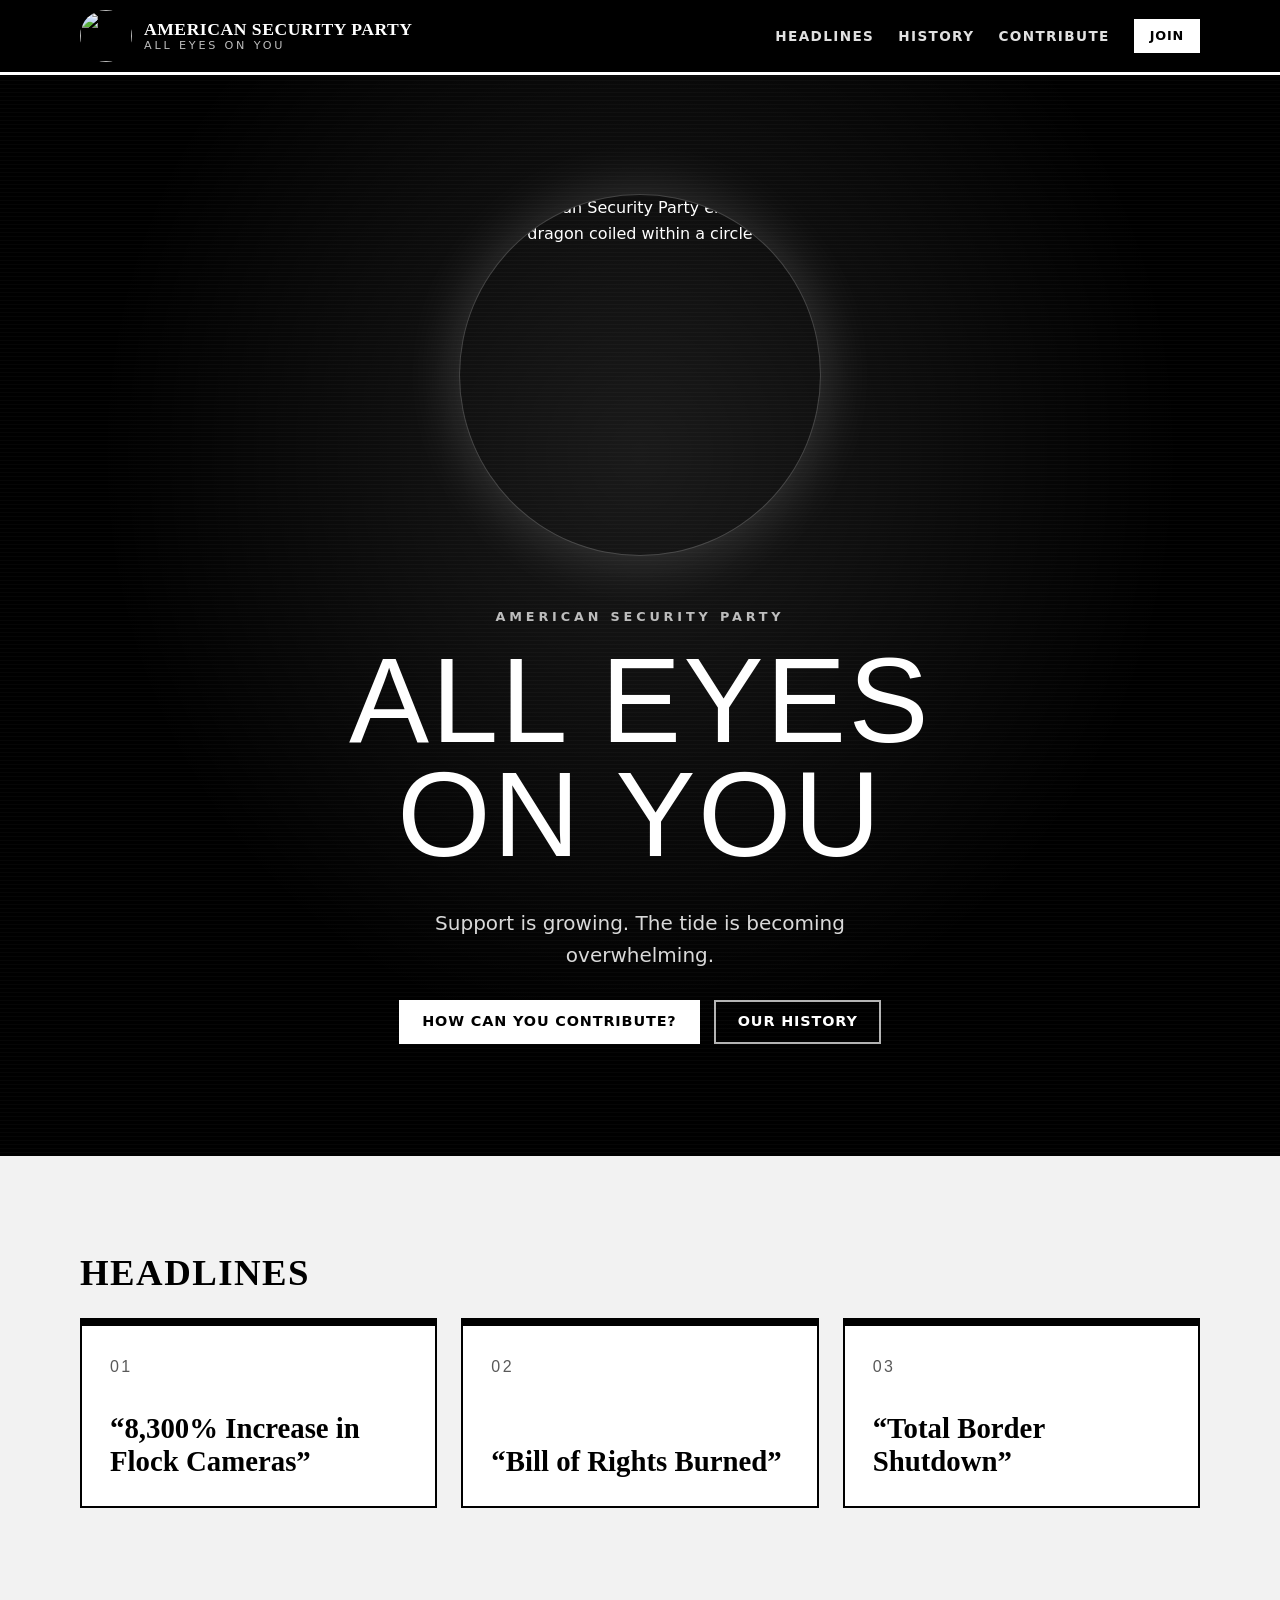
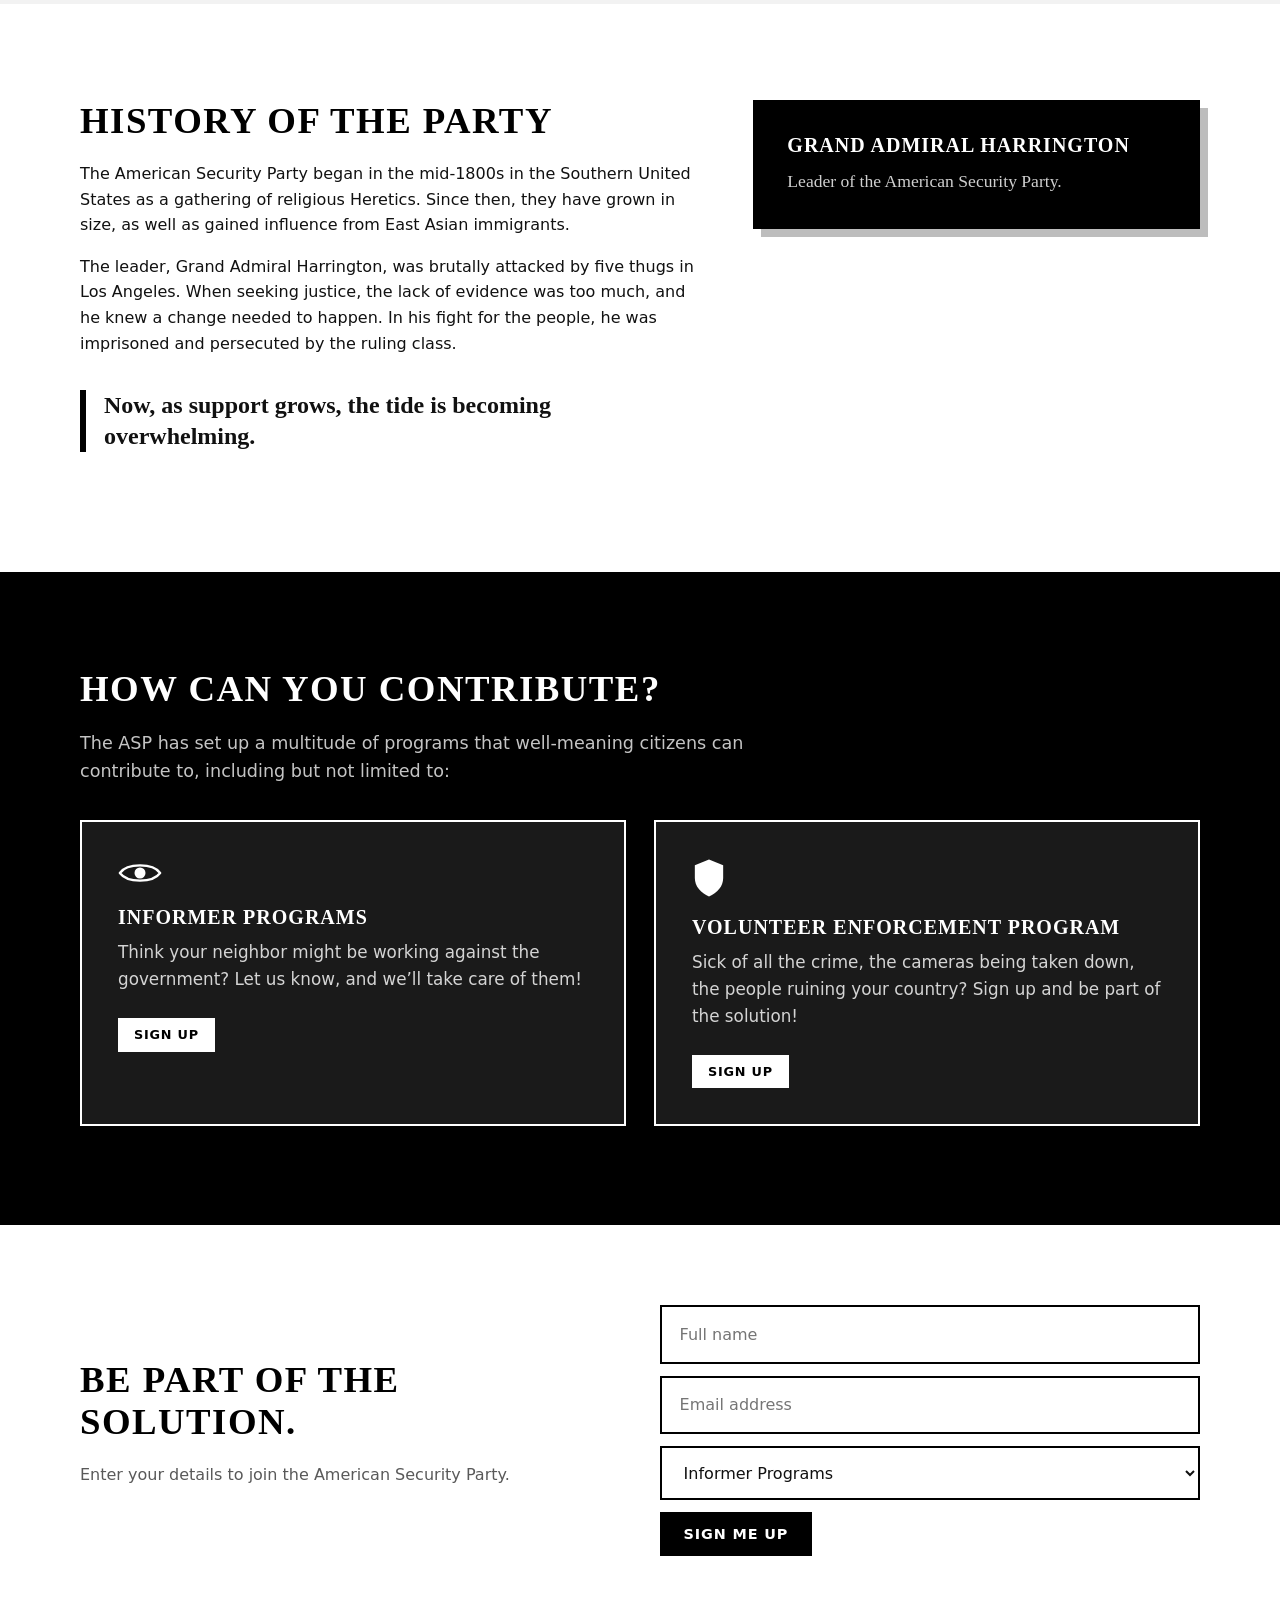
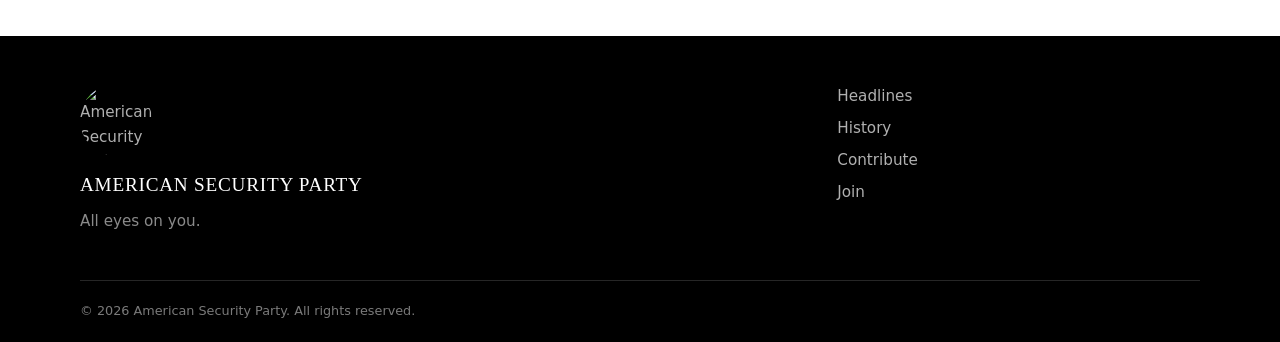
==== index.html @ 39c52f32 "generated template" ====
<!DOCTYPE html>
<html lang="en">
<head>
  <meta charset="UTF-8">
  <meta name="viewport" content="width=device-width, initial-scale=1">
  <meta name="theme-color" content="#000000">
  <meta name="color-scheme" content="light">
  <title>American Security Party | All Eyes On You</title>
  <meta name="description" content="The American Security Party. All eyes on you.">
  <link rel="icon" type="image/png" href="logo.png">
  <link rel="stylesheet" href="styles.css">
</head>
<body>

  <a class="skip-link" href="#main">Skip to content</a>

  <!-- ============ HEADER ============ -->
  <header class="site-header">
    <div class="container header-inner">
      <a class="brand" href="#top" aria-label="American Security Party home">
        <img class="brand-logo" src="logo.png" alt="" width="52" height="52">
        <span class="brand-text">
          <span class="brand-name">American Security Party</span>
          <span class="brand-tag">All eyes on you</span>
        </span>
      </a>

      <button class="nav-toggle" type="button" aria-expanded="false" aria-controls="primary-nav">
        <span class="sr-only">Menu</span>
        <span class="bars" aria-hidden="true"></span>
      </button>

      <nav id="primary-nav" class="primary-nav" aria-label="Primary">
        <ul>
          <li><a href="#headlines">Headlines</a></li>
          <li><a href="#history">History</a></li>
          <li><a href="#contribute">Contribute</a></li>
          <li><a class="btn btn-small" href="#join">Join</a></li>
        </ul>
      </nav>
    </div>
  </header>

  <main id="main">

    <!-- ============ HERO ============ -->
    <section class="hero" id="top">
      <div class="container hero-inner">
        <div class="hero-logo-wrap">
          <img class="hero-logo" src="logo.png" alt="American Security Party emblem: a dragon coiled within a circle" width="360" height="360" fetchpriority="high" decoding="async">
        </div>
        <div class="hero-copy">
          <p class="eyebrow">American Security Party</p>
          <h1>All Eyes<br>On You</h1>
          <p class="lead">Support is growing. The tide is becoming overwhelming.</p>
          <div class="hero-actions">
            <a class="btn" href="#contribute">How Can You Contribute?</a>
            <a class="btn btn-outline" href="#history">Our History</a>
          </div>
        </div>
      </div>
    </section>

    <!-- ============ HEADLINES ============ -->
    <section class="section section-alt" id="headlines">
      <div class="container">
        <h2>Headlines</h2>
        <div class="headline-grid">
          <article class="headline">
            <span class="headline-num" aria-hidden="true">01</span>
            <h3>&ldquo;8,300% Increase in Flock Cameras&rdquo;</h3>
          </article>
          <article class="headline">
            <span class="headline-num" aria-hidden="true">02</span>
            <h3>&ldquo;Bill of Rights Burned&rdquo;</h3>
          </article>
          <article class="headline">
            <span class="headline-num" aria-hidden="true">03</span>
            <h3>&ldquo;Total Border Shutdown&rdquo;</h3>
          </article>
        </div>
      </div>
    </section>

    <!-- ============ HISTORY ============ -->
    <section class="section" id="history">
      <div class="container two-col">
        <div>
          <h2>History of the Party</h2>
          <p>
            The American Security Party began in the mid-1800s in the Southern United
            States as a gathering of religious Heretics. Since then, they have grown in
            size, as well as gained influence from East Asian immigrants.
          </p>
          <p>
            The leader, Grand Admiral Harrington, was brutally attacked by five thugs in
            Los Angeles. When seeking justice, the lack of evidence was too much, and he
            knew a change needed to happen. In his fight for the people, he was imprisoned
            and persecuted by the ruling class.
          </p>
          <p class="pull">Now, as support grows, the tide is becoming overwhelming.</p>
        </div>
        <aside class="callout">
          <h3>Grand Admiral Harrington</h3>
          <p>Leader of the American Security Party.</p>
        </aside>
      </div>
    </section>

    <!-- ============ CONTRIBUTE ============ -->
    <section class="section section-dark" id="contribute">
      <div class="container">
        <h2>How can you contribute?</h2>
        <p class="section-intro">
          The ASP has set up a multitude of programs that well-meaning citizens can
          contribute to, including but not limited to:
        </p>
        <div class="program-grid">
          <article class="program">
            <div class="program-icon" aria-hidden="true">
              <svg viewBox="0 0 48 32" width="44" height="30" focusable="false">
                <path d="M2 16C10 5 38 5 46 16 38 27 10 27 2 16Z" fill="none" stroke="currentColor" stroke-width="2.5" stroke-linejoin="round"/>
                <circle cx="24" cy="16" r="6" fill="currentColor"/>
              </svg>
            </div>
            <h3>Informer Programs</h3>
            <p>Think your neighbor might be working against the government? Let us know, and we&rsquo;ll take care of them!</p>
            <a class="btn btn-small" href="#join">Sign Up</a>
          </article>

          <article class="program">
            <div class="program-icon" aria-hidden="true">
              <svg viewBox="0 0 48 56" width="34" height="40" focusable="false">
                <path d="M24 2 4 10v18c0 12 8.5 21 20 26 11.5-5 20-14 20-26V10L24 2Z" fill="currentColor"/>
              </svg>
            </div>
            <h3>Volunteer Enforcement Program</h3>
            <p>Sick of all the crime, the cameras being taken down, the people ruining your country? Sign up and be part of the solution!</p>
            <a class="btn btn-small" href="#join">Sign Up</a>
          </article>
        </div>
      </div>
    </section>

    <!-- ============ JOIN ============ -->
    <section class="cta" id="join">
      <div class="container cta-inner">
        <div>
          <h2>Be part of the solution.</h2>
          <p>Enter your details to join the American Security Party.</p>
        </div>
        <!--
          Front-end shell only. The script below blocks the real submit and shows a
          confirmation. To collect data, set `action` to your backend or email service
          and remove the submit handler.
        -->
        <form class="signup" id="signup-form" action="#" method="post">
          <label class="sr-only" for="name">Full name</label>
          <input id="name" name="name" type="text" placeholder="Full name" autocomplete="name" required>

          <label class="sr-only" for="email">Email address</label>
          <input id="email" name="email" type="email" placeholder="Email address" autocomplete="email" required>

          <label class="sr-only" for="program">Program</label>
          <select id="program" name="program">
            <option>Informer Programs</option>
            <option>Volunteer Enforcement Program</option>
            <option>General membership</option>
          </select>

          <button class="btn" type="submit">Sign Me Up</button>
          <p class="form-status" id="form-status" role="status" aria-live="polite" hidden></p>
        </form>
      </div>
    </section>

  </main>

  <!-- ============ FOOTER ============ -->
  <footer class="site-footer">
    <div class="container footer-grid">
      <div>
        <img class="footer-logo" src="logo.png" alt="American Security Party emblem" width="72" height="72" loading="lazy">
        <p class="footer-brand">American Security Party</p>
        <p class="muted">All eyes on you.</p>
      </div>
      <nav aria-label="Footer">
        <ul>
          <li><a href="#headlines">Headlines</a></li>
          <li><a href="#history">History</a></li>
          <li><a href="#contribute">Contribute</a></li>
          <li><a href="#join">Join</a></li>
        </ul>
      </nav>
    </div>
    <div class="container footer-legal">
      <p>&copy; <span id="year">2026</span> American Security Party. All rights reserved.</p>
    </div>
  </footer>

  <script>
    (function () {
      'use strict';

      // ---- Mobile nav ----
      var toggle = document.querySelector('.nav-toggle');
      var nav = document.getElementById('primary-nav');

      function setNav(open) {
        nav.classList.toggle('open', open);
        toggle.setAttribute('aria-expanded', String(open));
      }

      toggle.addEventListener('click', function () {
        setNav(!nav.classList.contains('open'));
      });
      nav.addEventListener('click', function (e) {
        if (e.target.closest('a')) setNav(false);
      });
      document.addEventListener('keydown', function (e) {
        if (e.key === 'Escape' && nav.classList.contains('open')) {
          setNav(false);
          toggle.focus();
        }
      });
      document.addEventListener('click', function (e) {
        if (!e.target.closest('.site-header')) setNav(false);
      });

      // ---- Footer year ----
      document.getElementById('year').textContent = new Date().getFullYear();

      // ---- Sign-up form (front-end shell) ----
      var form = document.getElementById('signup-form');
      var status = document.getElementById('form-status');
      form.addEventListener('submit', function (e) {
        e.preventDefault();
        status.textContent = 'Thank you. Your details have been received.';
        status.hidden = false;
        form.reset();
      });
    })();
  </script>
</body>
</html>
---- styles.css ----
/* =========================================================
   American Security Party: black & white theme
   Edit the variables below to re-theme the whole site.
   ========================================================= */

:root {
  /* Colour tokens */
  --black:    #000000;
  --white:    #ffffff;
  --ink:      #111111;
  --grey-900: #1a1a1a;
  --grey-800: #262626;
  --grey-300: #bdbdbd;
  --grey-200: #d4d4d4;
  --muted:    #595959;
  --bg-alt:   #f2f2f2;
  --focus:    #777777;

  /* Layout + type */
  --max: 1120px;
  --font-body: system-ui, -apple-system, "Segoe UI", Roboto, "Helvetica Neue", Arial, sans-serif;
  --font-head: Georgia, "Times New Roman", serif;
  --font-caps: Impact, Haettenschweiler, "Arial Narrow Bold", "Arial Black", sans-serif;
}

/* ---------- Reset / base ---------- */
*, *::before, *::after { box-sizing: border-box; }
html { scroll-behavior: smooth; scroll-padding-top: 84px; }
body {
  margin: 0;
  font-family: var(--font-body);
  color: var(--ink);
  background: var(--white);
  line-height: 1.6;
  -webkit-font-smoothing: antialiased;
}
img, svg { max-width: 100%; display: block; }
a { color: var(--black); }
ul { margin: 0; padding: 0; list-style: none; }
h1, h2, h3 { font-family: var(--font-head); line-height: 1.15; color: var(--black); margin: 0 0 .5em; }
h2 { font-size: clamp(1.7rem, 3vw, 2.3rem); text-transform: uppercase; letter-spacing: .04em; }
h3 { font-size: 1.25rem; }
p { margin: 0 0 1em; }
[hidden] { display: none !important; }

.container { width: min(100% - 32px, var(--max)); margin-inline: auto; }
.sr-only {
  position: absolute; width: 1px; height: 1px; overflow: hidden;
  clip: rect(0 0 0 0); white-space: nowrap;
}
.skip-link {
  position: absolute; left: -999px; top: 0; z-index: 100;
  background: var(--white); color: var(--black); padding: 8px 14px;
}
.skip-link:focus { left: 8px; top: 8px; }
:focus-visible { outline: 3px solid var(--focus); outline-offset: 2px; }

/* ---------- Buttons ---------- */
.btn {
  display: inline-block;
  padding: .8em 1.5em;
  background: var(--white);
  color: var(--black);
  font: 700 .9rem/1.2 var(--font-body);
  letter-spacing: .06em;
  text-transform: uppercase;
  text-decoration: none;
  border: 2px solid var(--white);
  cursor: pointer;
  transition: background .15s, color .15s, transform .1s;
}
.btn:hover { background: var(--black); color: var(--white); }
.btn:active { transform: translateY(1px); }
.btn-outline { background: transparent; color: var(--white); border-color: rgba(255,255,255,.7); }
.btn-outline:hover { background: var(--white); color: var(--black); border-color: var(--white); }
.btn-small { padding: .55em 1.1em; font-size: .8rem; }

/* ---------- Header ---------- */
.site-header {
  position: sticky; top: 0; z-index: 50;
  background: var(--black);
  color: var(--white);
  border-bottom: 3px solid var(--white);
}
.header-inner { display: flex; align-items: center; justify-content: space-between; gap: 16px; padding-block: 10px; }
.brand { display: flex; align-items: center; gap: 12px; color: var(--white); text-decoration: none; }
.brand:hover { color: var(--white); }
.brand-logo { width: 52px; height: 52px; border-radius: 50%; object-fit: cover; }
.brand-text { display: flex; flex-direction: column; line-height: 1.15; }
.brand-name { font-family: var(--font-head); font-weight: 700; font-size: 1.1rem; letter-spacing: .03em; text-transform: uppercase; }
.brand-tag { font-size: .7rem; letter-spacing: .25em; text-transform: uppercase; color: var(--grey-300); }

.primary-nav ul { display: flex; align-items: center; gap: 24px; }
.primary-nav a:not(.btn) {
  color: #e0e0e0; text-decoration: none; font-weight: 600; font-size: .85rem;
  letter-spacing: .1em; text-transform: uppercase;
}
.primary-nav a:not(.btn):hover { color: var(--white); text-decoration: underline; text-underline-offset: 6px; }

.nav-toggle { display: none; background: none; border: 0; padding: 10px; cursor: pointer; }
.nav-toggle .bars,
.nav-toggle .bars::before,
.nav-toggle .bars::after {
  display: block; width: 24px; height: 2px; background: var(--white); position: relative; content: "";
}
.nav-toggle .bars::before { position: absolute; top: -7px; }
.nav-toggle .bars::after  { position: absolute; top: 7px; }

/* ---------- Hero ---------- */
.hero {
  color: var(--white);
  background:
    radial-gradient(ellipse at 50% 35%, rgba(255,255,255,.10), transparent 60%),
    repeating-linear-gradient(0deg, transparent 0 3px, rgba(255,255,255,.025) 3px 4px),
    var(--black);
  padding: clamp(40px, 8vw, 96px) 0 clamp(56px, 10vw, 112px);
  overflow: hidden;
}
.hero-inner { display: flex; flex-direction: column; align-items: center; text-align: center; gap: 28px; }

.hero-logo-wrap {
  position: relative;
  width: min(360px, 72vw);
  aspect-ratio: 1;
  margin-block: 24px;
}
.hero-logo {
  position: relative; z-index: 1;
  width: 100%; height: 100%;
  border-radius: 50%;
  object-fit: cover;
  box-shadow: 0 0 0 1px rgba(255,255,255,.15), 0 0 60px rgba(255,255,255,.18);
}
/* Two staggered rings that slowly expand and fade, like a watching pulse */
.hero-logo-wrap::before,
.hero-logo-wrap::after {
  content: "";
  position: absolute; inset: 0;
  border: 2px solid rgba(255,255,255,.55);
  border-radius: 50%;
  opacity: 0;
  pointer-events: none;
  animation: ring-pulse 4.5s ease-out infinite;
}
.hero-logo-wrap::after { animation-delay: 2.25s; }
@keyframes ring-pulse {
  0%   { transform: scale(1);    opacity: .55; }
  70%  { opacity: 0; }
  100% { transform: scale(1.45); opacity: 0; }
}

.hero h1 {
  font-family: var(--font-caps);
  font-weight: 400;
  font-size: clamp(3.4rem, 10vw, 7.5rem);
  line-height: .95;
  letter-spacing: .02em;
  text-transform: uppercase;
  color: var(--white);
  margin-bottom: .3em;
}
.eyebrow { text-transform: uppercase; letter-spacing: .3em; font-size: .8rem; color: var(--grey-300); font-weight: 700; margin-bottom: 1.2em; }
.lead { font-size: 1.25rem; max-width: 40ch; margin-inline: auto; color: #d9d9d9; }
.hero-actions { display: flex; flex-wrap: wrap; justify-content: center; gap: 14px; margin-top: 1.8em; }

/* ---------- Sections ---------- */
.section { padding: clamp(48px, 8vw, 96px) 0; }
.section-alt { background: var(--bg-alt); }
.section-dark { background: var(--black); color: var(--white); }
.section-dark h2,
.section-dark h3 { color: var(--white); }
.section-intro { color: var(--muted); max-width: 60ch; margin-bottom: 2em; font-size: 1.1rem; }
.section-dark .section-intro { color: #c4c4c4; }

/* ---------- Headlines ---------- */
.headline-grid { display: grid; grid-template-columns: repeat(3, 1fr); gap: 24px; margin-top: 1.5em; }
.headline {
  background: var(--white);
  border: 2px solid var(--black);
  border-top-width: 8px;
  padding: 28px;
  min-height: 190px;
  display: flex; flex-direction: column; justify-content: space-between;
  transition: transform .15s, box-shadow .15s;
}
.headline:hover { transform: translate(-3px, -3px); box-shadow: 6px 6px 0 var(--black); }
.headline-num { font-family: var(--font-caps); font-size: 1rem; letter-spacing: .15em; color: var(--muted); }
.headline h3 { font-size: clamp(1.4rem, 2.4vw, 1.8rem); margin: 1em 0 0; }

/* ---------- History ---------- */
.two-col { display: grid; grid-template-columns: 1.4fr 1fr; gap: 48px; align-items: start; }
.pull {
  font-family: var(--font-head); font-size: 1.5rem; font-weight: 700; line-height: 1.3;
  border-left: 6px solid var(--black); padding-left: 18px; margin-top: 1.4em;
}
.callout {
  background: var(--black); color: var(--white);
  padding: 32px;
  border: 2px solid var(--black);
  box-shadow: 8px 8px 0 var(--grey-300);
}
.callout h3 { color: var(--white); text-transform: uppercase; letter-spacing: .05em; }
.callout p { margin: 0; color: #cfcfcf; font-family: var(--font-head); font-size: 1.1rem; }

/* ---------- Programs ---------- */
.program-grid { display: grid; grid-template-columns: repeat(2, 1fr); gap: 28px; }
.program {
  border: 2px solid var(--white);
  padding: 36px;
  background: var(--grey-900);
  transition: background .15s;
}
.program:hover { background: var(--grey-800); }
.program-icon { color: var(--white); margin-bottom: 18px; }
.program h3 { text-transform: uppercase; letter-spacing: .05em; }
.program p { color: var(--grey-200); font-size: 1.05rem; margin-bottom: 1.5em; }

/* ---------- Join / CTA ---------- */
.cta { background: var(--white); color: var(--black); padding: clamp(48px, 7vw, 80px) 0; border-top: 3px solid var(--black); }
.cta p { color: var(--muted); }
.cta-inner { display: grid; grid-template-columns: 1fr 1fr; gap: 40px; align-items: center; }
.signup { display: grid; gap: 12px; }
.signup input,
.signup select {
  width: 100%;
  padding: .9em 1.1em;
  border: 2px solid var(--black);
  border-radius: 0;
  font: inherit; background: var(--white); color: var(--ink);
}
.signup .btn { justify-self: start; background: var(--black); color: var(--white); border-color: var(--black); }
.signup .btn:hover { background: var(--white); color: var(--black); }
.form-status { margin: 0; font-weight: 700; color: var(--black); }

/* ---------- Footer ---------- */
.site-footer { background: var(--black); color: #b0b0b0; padding-top: 48px; font-size: .95rem; }
.footer-grid { display: grid; grid-template-columns: 2fr 1fr; gap: 32px; padding-bottom: 32px; }
.footer-logo { width: 72px; height: 72px; border-radius: 50%; object-fit: cover; margin-bottom: 14px; }
.footer-brand { font-family: var(--font-head); font-size: 1.2rem; color: var(--white); margin-bottom: .4em; text-transform: uppercase; letter-spacing: .04em; }
.site-footer a { color: #b0b0b0; text-decoration: none; }
.site-footer a:hover { color: var(--white); text-decoration: underline; }
.site-footer li { margin-bottom: .5em; }
.muted { color: #8a8a8a; }
.footer-legal { border-top: 1px solid rgba(255,255,255,.15); padding-block: 20px; font-size: .8rem; color: #7a7a7a; }
.footer-legal p { margin: 0; }

/* ---------- Responsive ---------- */
@media (max-width: 900px) {
  .two-col, .cta-inner, .program-grid, .headline-grid { grid-template-columns: 1fr; }
  .headline { min-height: 0; }
}

@media (max-width: 720px) {
  .nav-toggle { display: block; }
  .primary-nav {
    position: absolute; left: 0; right: 0; top: 100%;
    background: var(--black); border-bottom: 3px solid var(--white);
    display: none; padding: 12px 16px 20px;
  }
  .primary-nav.open { display: block; }
  .primary-nav ul { flex-direction: column; align-items: flex-start; gap: 14px; }
  .footer-grid { grid-template-columns: 1fr; }
}

@media (prefers-reduced-motion: reduce) {
  html { scroll-behavior: auto; }
  .headline, .btn, .program { transition: none; }
  .hero-logo-wrap::before,
  .hero-logo-wrap::after { animation: none; display: none; }
}
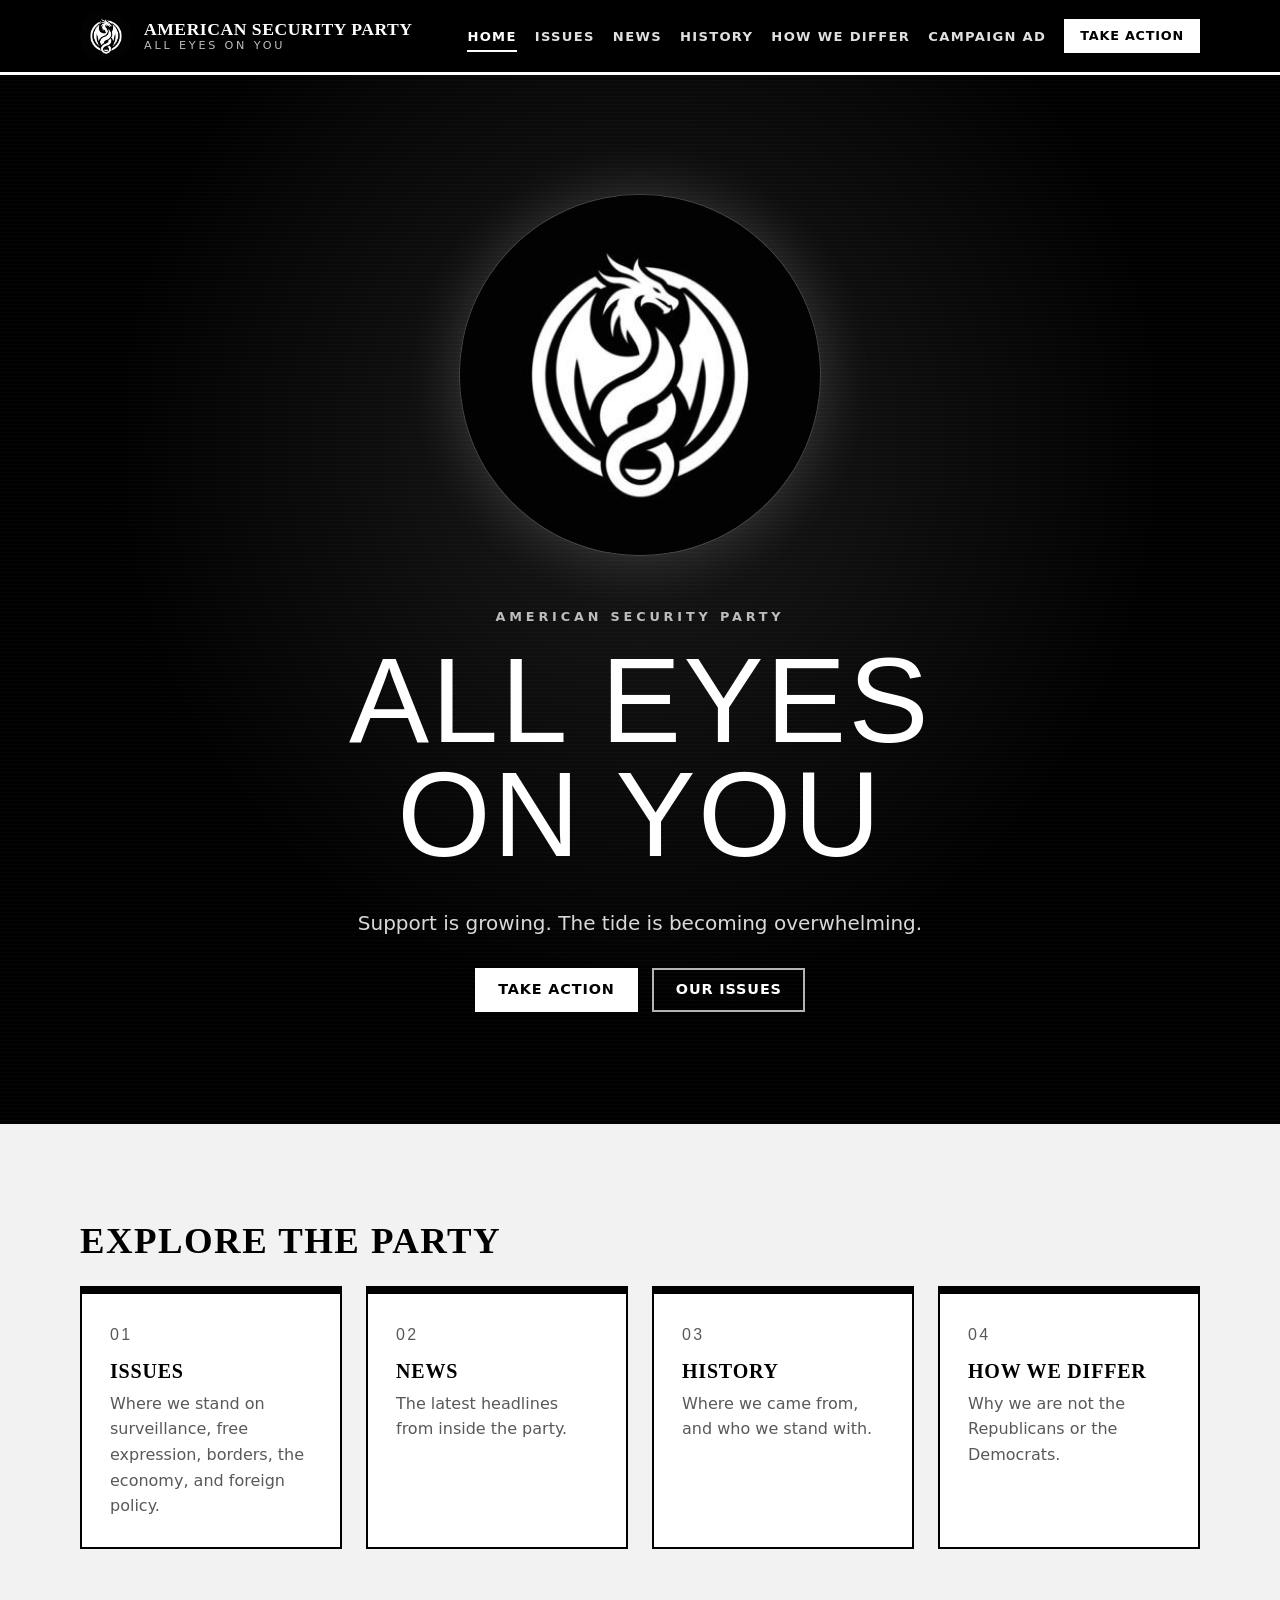
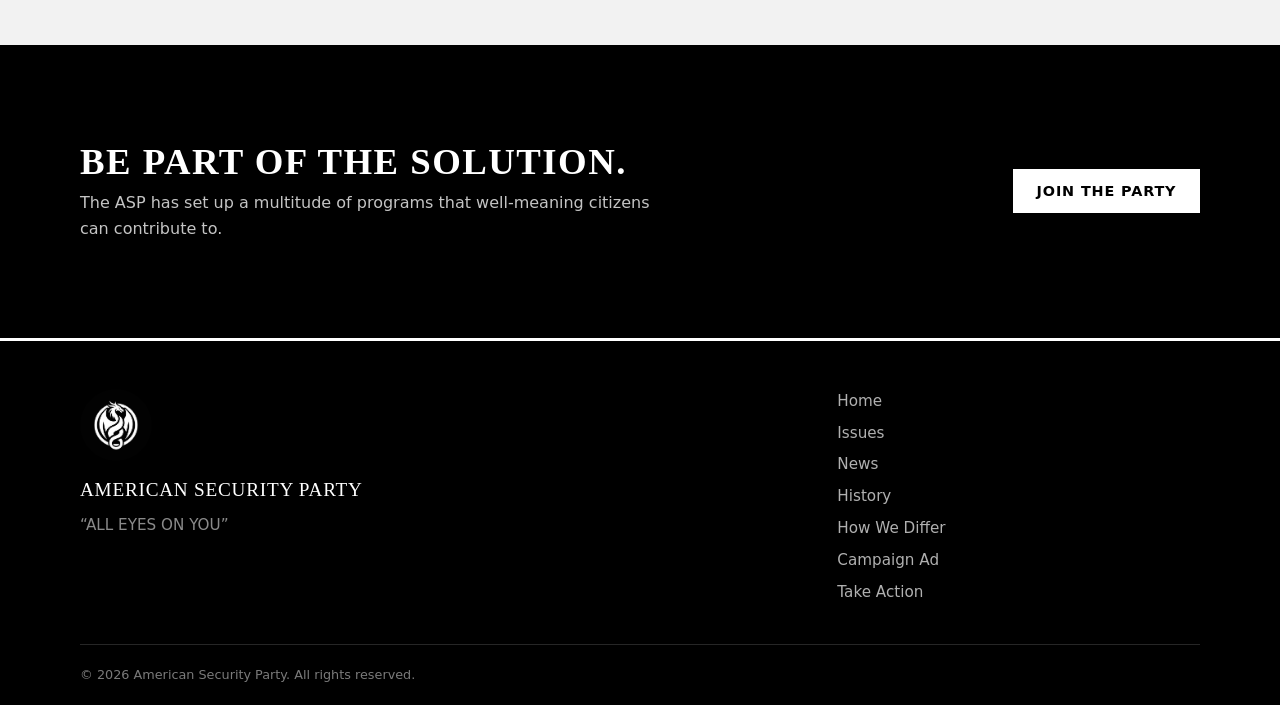
==== commit d7ed89d9: "website additions" ====
--- a/index.html
+++ b/index.html
@@ -4,8 +4,7 @@
   <meta charset="UTF-8">
   <meta name="viewport" content="width=device-width, initial-scale=1">
   <meta name="theme-color" content="#000000">
-  <meta name="color-scheme" content="light">
-  <title>American Security Party | All Eyes On You</title>
+  <title>Home | American Security Party</title>
   <meta name="description" content="The American Security Party. All eyes on you.">
   <link rel="icon" type="image/png" href="logo.png">
   <link rel="stylesheet" href="styles.css">
@@ -14,10 +13,9 @@
 
   <a class="skip-link" href="#main">Skip to content</a>
 
-  <!-- ============ HEADER ============ -->
   <header class="site-header">
     <div class="container header-inner">
-      <a class="brand" href="#top" aria-label="American Security Party home">
+      <a class="brand" href="index.html" aria-label="American Security Party home">
         <img class="brand-logo" src="logo.png" alt="" width="52" height="52">
         <span class="brand-text">
           <span class="brand-name">American Security Party</span>
@@ -32,18 +30,19 @@
 
       <nav id="primary-nav" class="primary-nav" aria-label="Primary">
         <ul>
-          <li><a href="#headlines">Headlines</a></li>
-          <li><a href="#history">History</a></li>
-          <li><a href="#contribute">Contribute</a></li>
-          <li><a class="btn btn-small" href="#join">Join</a></li>
+          <li><a href="index.html" aria-current="page">Home</a></li>
+          <li><a href="issues.html">Issues</a></li>
+          <li><a href="news.html">News</a></li>
+          <li><a href="history.html">History</a></li>
+          <li><a href="differ.html">How We Differ</a></li>
+          <li><a href="ad.html">Campaign Ad</a></li>
+          <li><a class="btn btn-small" href="action.html">Take Action</a></li>
         </ul>
       </nav>
     </div>
   </header>
 
   <main id="main">
-
-    <!-- ============ HERO ============ -->
     <section class="hero" id="top">
       <div class="container hero-inner">
         <div class="hero-logo-wrap">
@@ -54,142 +53,69 @@
           <h1>All Eyes<br>On You</h1>
           <p class="lead">Support is growing. The tide is becoming overwhelming.</p>
           <div class="hero-actions">
-            <a class="btn" href="#contribute">How Can You Contribute?</a>
-            <a class="btn btn-outline" href="#history">Our History</a>
+            <a class="btn" href="action.html">Take Action</a>
+            <a class="btn btn-outline" href="issues.html">Our Issues</a>
           </div>
         </div>
       </div>
     </section>
 
-    <!-- ============ HEADLINES ============ -->
-    <section class="section section-alt" id="headlines">
+    <section class="section section-alt">
       <div class="container">
-        <h2>Headlines</h2>
-        <div class="headline-grid">
-          <article class="headline">
-            <span class="headline-num" aria-hidden="true">01</span>
-            <h3>&ldquo;8,300% Increase in Flock Cameras&rdquo;</h3>
-          </article>
-          <article class="headline">
-            <span class="headline-num" aria-hidden="true">02</span>
-            <h3>&ldquo;Bill of Rights Burned&rdquo;</h3>
-          </article>
-          <article class="headline">
-            <span class="headline-num" aria-hidden="true">03</span>
-            <h3>&ldquo;Total Border Shutdown&rdquo;</h3>
-          </article>
+        <h2>Explore the Party</h2>
+        <div class="tile-grid">
+          <a class="tile" href="issues.html">
+            <span class="tile-num" aria-hidden="true">01</span>
+            <h3>Issues</h3>
+            <p>Where we stand on surveillance, free expression, borders, the economy, and foreign policy.</p>
+          </a>
+          <a class="tile" href="news.html">
+            <span class="tile-num" aria-hidden="true">02</span>
+            <h3>News</h3>
+            <p>The latest headlines from inside the party.</p>
+          </a>
+          <a class="tile" href="history.html">
+            <span class="tile-num" aria-hidden="true">03</span>
+            <h3>History</h3>
+            <p>Where we came from, and who we stand with.</p>
+          </a>
+          <a class="tile" href="differ.html">
+            <span class="tile-num" aria-hidden="true">04</span>
+            <h3>How We Differ</h3>
+            <p>Why we are not the Republicans or the Democrats.</p>
+          </a>
         </div>
       </div>
     </section>
 
-    <!-- ============ HISTORY ============ -->
-    <section class="section" id="history">
-      <div class="container two-col">
-        <div>
-          <h2>History of the Party</h2>
-          <p>
-            The American Security Party began in the mid-1800s in the Southern United
-            States as a gathering of religious Heretics. Since then, they have grown in
-            size, as well as gained influence from East Asian immigrants.
-          </p>
-          <p>
-            The leader, Grand Admiral Harrington, was brutally attacked by five thugs in
-            Los Angeles. When seeking justice, the lack of evidence was too much, and he
-            knew a change needed to happen. In his fight for the people, he was imprisoned
-            and persecuted by the ruling class.
-          </p>
-          <p class="pull">Now, as support grows, the tide is becoming overwhelming.</p>
-        </div>
-        <aside class="callout">
-          <h3>Grand Admiral Harrington</h3>
-          <p>Leader of the American Security Party.</p>
-        </aside>
-      </div>
-    </section>
-
-    <!-- ============ CONTRIBUTE ============ -->
-    <section class="section section-dark" id="contribute">
-      <div class="container">
-        <h2>How can you contribute?</h2>
-        <p class="section-intro">
-          The ASP has set up a multitude of programs that well-meaning citizens can
-          contribute to, including but not limited to:
-        </p>
-        <div class="program-grid">
-          <article class="program">
-            <div class="program-icon" aria-hidden="true">
-              <svg viewBox="0 0 48 32" width="44" height="30" focusable="false">
-                <path d="M2 16C10 5 38 5 46 16 38 27 10 27 2 16Z" fill="none" stroke="currentColor" stroke-width="2.5" stroke-linejoin="round"/>
-                <circle cx="24" cy="16" r="6" fill="currentColor"/>
-              </svg>
-            </div>
-            <h3>Informer Programs</h3>
-            <p>Think your neighbor might be working against the government? Let us know, and we&rsquo;ll take care of them!</p>
-            <a class="btn btn-small" href="#join">Sign Up</a>
-          </article>
-
-          <article class="program">
-            <div class="program-icon" aria-hidden="true">
-              <svg viewBox="0 0 48 56" width="34" height="40" focusable="false">
-                <path d="M24 2 4 10v18c0 12 8.5 21 20 26 11.5-5 20-14 20-26V10L24 2Z" fill="currentColor"/>
-              </svg>
-            </div>
-            <h3>Volunteer Enforcement Program</h3>
-            <p>Sick of all the crime, the cameras being taken down, the people ruining your country? Sign up and be part of the solution!</p>
-            <a class="btn btn-small" href="#join">Sign Up</a>
-          </article>
-        </div>
-      </div>
-    </section>
-
-    <!-- ============ JOIN ============ -->
-    <section class="cta" id="join">
-      <div class="container cta-inner">
+    <section class="section section-dark">
+      <div class="container band">
         <div>
           <h2>Be part of the solution.</h2>
-          <p>Enter your details to join the American Security Party.</p>
+          <p class="band-text">The ASP has set up a multitude of programs that well-meaning citizens can contribute to.</p>
         </div>
-        <!--
-          Front-end shell only. The script below blocks the real submit and shows a
-          confirmation. To collect data, set `action` to your backend or email service
-          and remove the submit handler.
-        -->
-        <form class="signup" id="signup-form" action="#" method="post">
-          <label class="sr-only" for="name">Full name</label>
-          <input id="name" name="name" type="text" placeholder="Full name" autocomplete="name" required>
-
-          <label class="sr-only" for="email">Email address</label>
-          <input id="email" name="email" type="email" placeholder="Email address" autocomplete="email" required>
-
-          <label class="sr-only" for="program">Program</label>
-          <select id="program" name="program">
-            <option>Informer Programs</option>
-            <option>Volunteer Enforcement Program</option>
-            <option>General membership</option>
-          </select>
-
-          <button class="btn" type="submit">Sign Me Up</button>
-          <p class="form-status" id="form-status" role="status" aria-live="polite" hidden></p>
-        </form>
+        <a class="btn" href="action.html">Join the Party</a>
       </div>
     </section>
 
   </main>
 
-  <!-- ============ FOOTER ============ -->
   <footer class="site-footer">
     <div class="container footer-grid">
       <div>
         <img class="footer-logo" src="logo.png" alt="American Security Party emblem" width="72" height="72" loading="lazy">
         <p class="footer-brand">American Security Party</p>
-        <p class="muted">All eyes on you.</p>
+        <p class="muted">&ldquo;ALL EYES ON YOU&rdquo;</p>
       </div>
       <nav aria-label="Footer">
         <ul>
-          <li><a href="#headlines">Headlines</a></li>
-          <li><a href="#history">History</a></li>
-          <li><a href="#contribute">Contribute</a></li>
-          <li><a href="#join">Join</a></li>
+          <li><a href="index.html">Home</a></li>
+          <li><a href="issues.html">Issues</a></li>
+          <li><a href="news.html">News</a></li>
+          <li><a href="history.html">History</a></li>
+          <li><a href="differ.html">How We Differ</a></li>
+          <li><a href="ad.html">Campaign Ad</a></li>
+          <li><a href="action.html">Take Action</a></li>
         </ul>
       </nav>
     </div>
@@ -198,48 +124,6 @@
     </div>
   </footer>
 
-  <script>
-    (function () {
-      'use strict';
-
-      // ---- Mobile nav ----
-      var toggle = document.querySelector('.nav-toggle');
-      var nav = document.getElementById('primary-nav');
-
-      function setNav(open) {
-        nav.classList.toggle('open', open);
-        toggle.setAttribute('aria-expanded', String(open));
-      }
-
-      toggle.addEventListener('click', function () {
-        setNav(!nav.classList.contains('open'));
-      });
-      nav.addEventListener('click', function (e) {
-        if (e.target.closest('a')) setNav(false);
-      });
-      document.addEventListener('keydown', function (e) {
-        if (e.key === 'Escape' && nav.classList.contains('open')) {
-          setNav(false);
-          toggle.focus();
-        }
-      });
-      document.addEventListener('click', function (e) {
-        if (!e.target.closest('.site-header')) setNav(false);
-      });
-
-      // ---- Footer year ----
-      document.getElementById('year').textContent = new Date().getFullYear();
-
-      // ---- Sign-up form (front-end shell) ----
-      var form = document.getElementById('signup-form');
-      var status = document.getElementById('form-status');
-      form.addEventListener('submit', function (e) {
-        e.preventDefault();
-        status.textContent = 'Thank you. Your details have been received.';
-        status.hidden = false;
-        form.reset();
-      });
-    })();
-  </script>
+  <script src="script.js"></script>
 </body>
 </html>
--- a/styles.css
+++ b/styles.css
@@ -1,10 +1,9 @@
 /* =========================================================
-   American Security Party: black & white theme
+   American Security Party: black & white theme (multi-page)
    Edit the variables below to re-theme the whole site.
    ========================================================= */
 
 :root {
-  /* Colour tokens */
   --black:    #000000;
   --white:    #ffffff;
   --ink:      #111111;
@@ -16,7 +15,6 @@
   --bg-alt:   #f2f2f2;
   --focus:    #777777;
 
-  /* Layout + type */
   --max: 1120px;
   --font-body: system-ui, -apple-system, "Segoe UI", Roboto, "Helvetica Neue", Arial, sans-serif;
   --font-head: Georgia, "Times New Roman", serif;
@@ -74,8 +72,10 @@
 .btn-outline { background: transparent; color: var(--white); border-color: rgba(255,255,255,.7); }
 .btn-outline:hover { background: var(--white); color: var(--black); border-color: var(--white); }
 .btn-small { padding: .55em 1.1em; font-size: .8rem; }
-
-/* ---------- Header ---------- */
+.btn-dark { background: var(--black); color: var(--white); border-color: var(--black); }
+.btn-dark:hover { background: var(--white); color: var(--black); }
+
+/* ---------- Header / tabs ---------- */
 .site-header {
   position: sticky; top: 0; z-index: 50;
   background: var(--black);
@@ -90,12 +90,16 @@
 .brand-name { font-family: var(--font-head); font-weight: 700; font-size: 1.1rem; letter-spacing: .03em; text-transform: uppercase; }
 .brand-tag { font-size: .7rem; letter-spacing: .25em; text-transform: uppercase; color: var(--grey-300); }
 
-.primary-nav ul { display: flex; align-items: center; gap: 24px; }
+.primary-nav ul { display: flex; align-items: center; gap: 18px; }
 .primary-nav a:not(.btn) {
-  color: #e0e0e0; text-decoration: none; font-weight: 600; font-size: .85rem;
+  color: #e0e0e0; text-decoration: none; font-weight: 600; font-size: .82rem;
   letter-spacing: .1em; text-transform: uppercase;
-}
-.primary-nav a:not(.btn):hover { color: var(--white); text-decoration: underline; text-underline-offset: 6px; }
+  padding-block: 6px;
+  border-bottom: 2px solid transparent;
+}
+.primary-nav a:not(.btn):hover { color: var(--white); border-bottom-color: var(--grey-300); }
+.primary-nav a[aria-current="page"]:not(.btn) { color: var(--white); border-bottom-color: var(--white); }
+.primary-nav .btn[aria-current="page"] { background: var(--black); color: var(--white); border-color: var(--white); }
 
 .nav-toggle { display: none; background: none; border: 0; padding: 10px; cursor: pointer; }
 .nav-toggle .bars,
@@ -106,7 +110,7 @@
 .nav-toggle .bars::before { position: absolute; top: -7px; }
 .nav-toggle .bars::after  { position: absolute; top: 7px; }
 
-/* ---------- Hero ---------- */
+/* ---------- Home hero ---------- */
 .hero {
   color: var(--white);
   background:
@@ -131,7 +135,6 @@
   object-fit: cover;
   box-shadow: 0 0 0 1px rgba(255,255,255,.15), 0 0 60px rgba(255,255,255,.18);
 }
-/* Two staggered rings that slowly expand and fade, like a watching pulse */
 .hero-logo-wrap::before,
 .hero-logo-wrap::after {
   content: "";
@@ -160,8 +163,30 @@
   margin-bottom: .3em;
 }
 .eyebrow { text-transform: uppercase; letter-spacing: .3em; font-size: .8rem; color: var(--grey-300); font-weight: 700; margin-bottom: 1.2em; }
-.lead { font-size: 1.25rem; max-width: 40ch; margin-inline: auto; color: #d9d9d9; }
+.lead { font-size: 1.25rem; max-width: 52ch; margin-inline: auto; color: #d9d9d9; }
 .hero-actions { display: flex; flex-wrap: wrap; justify-content: center; gap: 14px; margin-top: 1.8em; }
+
+/* ---------- Inner-page header band ---------- */
+.page-hero {
+  background:
+    repeating-linear-gradient(0deg, transparent 0 3px, rgba(255,255,255,.025) 3px 4px),
+    var(--black);
+  color: var(--white);
+  padding: clamp(40px, 7vw, 80px) 0;
+  border-bottom: 3px solid var(--white);
+}
+.page-hero .eyebrow { margin-bottom: .8em; }
+.page-hero h1 {
+  font-family: var(--font-caps);
+  font-weight: 400;
+  font-size: clamp(2.6rem, 7vw, 5rem);
+  line-height: 1;
+  letter-spacing: .02em;
+  text-transform: uppercase;
+  color: var(--white);
+  margin-bottom: .3em;
+}
+.page-hero .lead { margin-inline: 0; margin-bottom: 0; }
 
 /* ---------- Sections ---------- */
 .section { padding: clamp(48px, 8vw, 96px) 0; }
@@ -169,40 +194,92 @@
 .section-dark { background: var(--black); color: var(--white); }
 .section-dark h2,
 .section-dark h3 { color: var(--white); }
-.section-intro { color: var(--muted); max-width: 60ch; margin-bottom: 2em; font-size: 1.1rem; }
-.section-dark .section-intro { color: #c4c4c4; }
-
-/* ---------- Headlines ---------- */
-.headline-grid { display: grid; grid-template-columns: repeat(3, 1fr); gap: 24px; margin-top: 1.5em; }
-.headline {
+
+/* ---------- Home tiles + band ---------- */
+.tile-grid { display: grid; grid-template-columns: repeat(auto-fit, minmax(240px, 1fr)); gap: 24px; margin-top: 1.5em; }
+.tile {
+  display: block;
   background: var(--white);
   border: 2px solid var(--black);
   border-top-width: 8px;
   padding: 28px;
-  min-height: 190px;
-  display: flex; flex-direction: column; justify-content: space-between;
+  color: var(--ink);
+  text-decoration: none;
   transition: transform .15s, box-shadow .15s;
 }
-.headline:hover { transform: translate(-3px, -3px); box-shadow: 6px 6px 0 var(--black); }
-.headline-num { font-family: var(--font-caps); font-size: 1rem; letter-spacing: .15em; color: var(--muted); }
-.headline h3 { font-size: clamp(1.4rem, 2.4vw, 1.8rem); margin: 1em 0 0; }
+.tile:hover { transform: translate(-3px, -3px); box-shadow: 6px 6px 0 var(--black); }
+.tile-num { font-family: var(--font-caps); letter-spacing: .15em; color: var(--muted); }
+.tile h3 { margin: .6em 0 .4em; text-transform: uppercase; letter-spacing: .04em; }
+.tile p { margin: 0; color: var(--muted); }
+
+.band { display: flex; align-items: center; justify-content: space-between; gap: 32px; flex-wrap: wrap; }
+.band h2 { margin-bottom: .2em; }
+.band-text { margin: 0; color: #c4c4c4; max-width: 56ch; }
+
+/* ---------- Issues ---------- */
+.issue-list { border-bottom: 2px solid var(--black); }
+.issue {
+  display: grid;
+  grid-template-columns: 150px 1fr;
+  gap: 32px;
+  padding: 40px 0;
+  border-top: 2px solid var(--black);
+}
+.issue-num { display: block; font-family: var(--font-caps); font-size: 3.6rem; line-height: 1; }
+.issue-label {
+  display: inline-block; margin-top: .6em;
+  font-size: .75rem; font-weight: 700; letter-spacing: .2em; text-transform: uppercase;
+  background: var(--black); color: var(--white); padding: .3em .7em;
+}
+.issue-body h2 { text-transform: none; letter-spacing: 0; font-size: clamp(1.5rem, 3vw, 2.1rem); }
+.issue-body p { font-size: 1.1rem; max-width: 68ch; margin-bottom: 0; }
+
+/* ---------- News ---------- */
+.news-tag { font-size: .75rem; font-weight: 700; letter-spacing: .2em; text-transform: uppercase; color: var(--muted); margin-bottom: 1em; }
+.news-feature {
+  background: var(--black); color: var(--white);
+  padding: clamp(28px, 5vw, 56px);
+  margin-bottom: 24px;
+  box-shadow: 8px 8px 0 var(--grey-300);
+}
+.news-feature .news-tag { color: var(--grey-300); }
+.news-feature h2 { color: var(--white); text-transform: none; letter-spacing: 0; font-size: clamp(1.6rem, 3.6vw, 2.6rem); margin: 0; }
+.news-grid { display: grid; grid-template-columns: repeat(2, 1fr); gap: 24px; margin-top: 32px; }
+.news-card { background: var(--white); border: 2px solid var(--black); border-top-width: 8px; padding: 28px; }
+.news-card h2 { text-transform: none; letter-spacing: 0; font-size: clamp(1.25rem, 2.2vw, 1.6rem); margin: 0; }
 
 /* ---------- History ---------- */
 .two-col { display: grid; grid-template-columns: 1.4fr 1fr; gap: 48px; align-items: start; }
+.two-col > div > p { font-size: 1.1rem; }
 .pull {
-  font-family: var(--font-head); font-size: 1.5rem; font-weight: 700; line-height: 1.3;
+  font-family: var(--font-head); font-size: 1.5rem !important; font-weight: 700; line-height: 1.3;
   border-left: 6px solid var(--black); padding-left: 18px; margin-top: 1.4em;
 }
 .callout {
   background: var(--black); color: var(--white);
-  padding: 32px;
-  border: 2px solid var(--black);
+  padding: 32px; text-align: center;
   box-shadow: 8px 8px 0 var(--grey-300);
 }
+.callout-logo { width: 120px; height: 120px; border-radius: 50%; margin: 0 auto 18px; object-fit: cover; }
 .callout h3 { color: var(--white); text-transform: uppercase; letter-spacing: .05em; }
 .callout p { margin: 0; color: #cfcfcf; font-family: var(--font-head); font-size: 1.1rem; }
 
-/* ---------- Programs ---------- */
+/* ---------- How we differ ---------- */
+.compare { display: grid; grid-template-columns: repeat(2, 1fr); gap: 24px; }
+.compare-card { background: var(--white); border: 2px solid var(--black); border-top-width: 8px; padding: 32px; }
+.compare-card h2 { font-size: 1.6rem; }
+.compare-card p:last-child { margin: 0; font-size: 1.1rem; }
+.answer {
+  margin-top: 32px;
+  background: var(--black); color: var(--white);
+  padding: clamp(28px, 5vw, 48px);
+  box-shadow: 8px 8px 0 var(--grey-300);
+}
+.answer .news-tag { color: var(--grey-300); }
+.answer h2 { color: var(--white); }
+.answer p:last-child { margin: 0; font-size: 1.15rem; max-width: 70ch; color: #e0e0e0; }
+
+/* ---------- Take action ---------- */
 .program-grid { display: grid; grid-template-columns: repeat(2, 1fr); gap: 28px; }
 .program {
   border: 2px solid var(--white);
@@ -212,14 +289,22 @@
 }
 .program:hover { background: var(--grey-800); }
 .program-icon { color: var(--white); margin-bottom: 18px; }
-.program h3 { text-transform: uppercase; letter-spacing: .05em; }
+.program h2 { font-size: 1.4rem; }
 .program p { color: var(--grey-200); font-size: 1.05rem; margin-bottom: 1.5em; }
 
-/* ---------- Join / CTA ---------- */
-.cta { background: var(--white); color: var(--black); padding: clamp(48px, 7vw, 80px) 0; border-top: 3px solid var(--black); }
-.cta p { color: var(--muted); }
-.cta-inner { display: grid; grid-template-columns: 1fr 1fr; gap: 40px; align-items: center; }
-.signup { display: grid; gap: 12px; }
+.donate, .signup { display: grid; gap: 14px; }
+.chips { border: 0; margin: 0; padding: 0; display: flex; flex-wrap: wrap; gap: 10px; }
+.chips label { position: relative; }
+.chips input { position: absolute; opacity: 0; inset: 0; cursor: pointer; }
+.chips span {
+  display: block; min-width: 76px; text-align: center;
+  padding: .7em 1.2em; border: 2px solid var(--black);
+  font-weight: 700; background: var(--white); color: var(--black);
+}
+.chips input:checked + span { background: var(--black); color: var(--white); }
+.chips input:focus-visible + span { outline: 3px solid var(--focus); outline-offset: 2px; }
+.donate .btn, .signup .btn { justify-self: start; }
+
 .signup input,
 .signup select {
   width: 100%;
@@ -228,12 +313,23 @@
   border-radius: 0;
   font: inherit; background: var(--white); color: var(--ink);
 }
-.signup .btn { justify-self: start; background: var(--black); color: var(--white); border-color: var(--black); }
-.signup .btn:hover { background: var(--white); color: var(--black); }
 .form-status { margin: 0; font-weight: 700; color: var(--black); }
 
+/* ---------- Campaign ad ---------- */
+.video-frame {
+  position: relative;
+  aspect-ratio: 16 / 9;
+  background: var(--black);
+  border: 2px solid var(--white);
+  box-shadow: 8px 8px 0 var(--grey-800);
+}
+.video-frame iframe { position: absolute; inset: 0; width: 100%; height: 100%; border: 0; }
+.video-fallback { margin: 20px 0 0; color: var(--grey-300); font-size: .95rem; }
+.video-fallback a { color: var(--white); }
+.video-actions { justify-content: flex-start; margin-top: 1.2em; }
+
 /* ---------- Footer ---------- */
-.site-footer { background: var(--black); color: #b0b0b0; padding-top: 48px; font-size: .95rem; }
+.site-footer { background: var(--black); color: #b0b0b0; padding-top: 48px; font-size: .95rem; border-top: 3px solid var(--white); }
 .footer-grid { display: grid; grid-template-columns: 2fr 1fr; gap: 32px; padding-bottom: 32px; }
 .footer-logo { width: 72px; height: 72px; border-radius: 50%; object-fit: cover; margin-bottom: 14px; }
 .footer-brand { font-family: var(--font-head); font-size: 1.2rem; color: var(--white); margin-bottom: .4em; text-transform: uppercase; letter-spacing: .04em; }
@@ -245,12 +341,7 @@
 .footer-legal p { margin: 0; }
 
 /* ---------- Responsive ---------- */
-@media (max-width: 900px) {
-  .two-col, .cta-inner, .program-grid, .headline-grid { grid-template-columns: 1fr; }
-  .headline { min-height: 0; }
-}
-
-@media (max-width: 720px) {
+@media (max-width: 960px) {
   .nav-toggle { display: block; }
   .primary-nav {
     position: absolute; left: 0; right: 0; top: 100%;
@@ -259,12 +350,18 @@
   }
   .primary-nav.open { display: block; }
   .primary-nav ul { flex-direction: column; align-items: flex-start; gap: 14px; }
+}
+
+@media (max-width: 800px) {
+  .two-col, .compare, .program-grid, .news-grid { grid-template-columns: 1fr; }
+  .issue { grid-template-columns: 1fr; gap: 12px; padding: 32px 0; }
+  .issue-num { display: inline-block; margin-right: 12px; font-size: 2.6rem; }
   .footer-grid { grid-template-columns: 1fr; }
 }
 
 @media (prefers-reduced-motion: reduce) {
   html { scroll-behavior: auto; }
-  .headline, .btn, .program { transition: none; }
+  .tile, .btn, .program { transition: none; }
   .hero-logo-wrap::before,
   .hero-logo-wrap::after { animation: none; display: none; }
 }
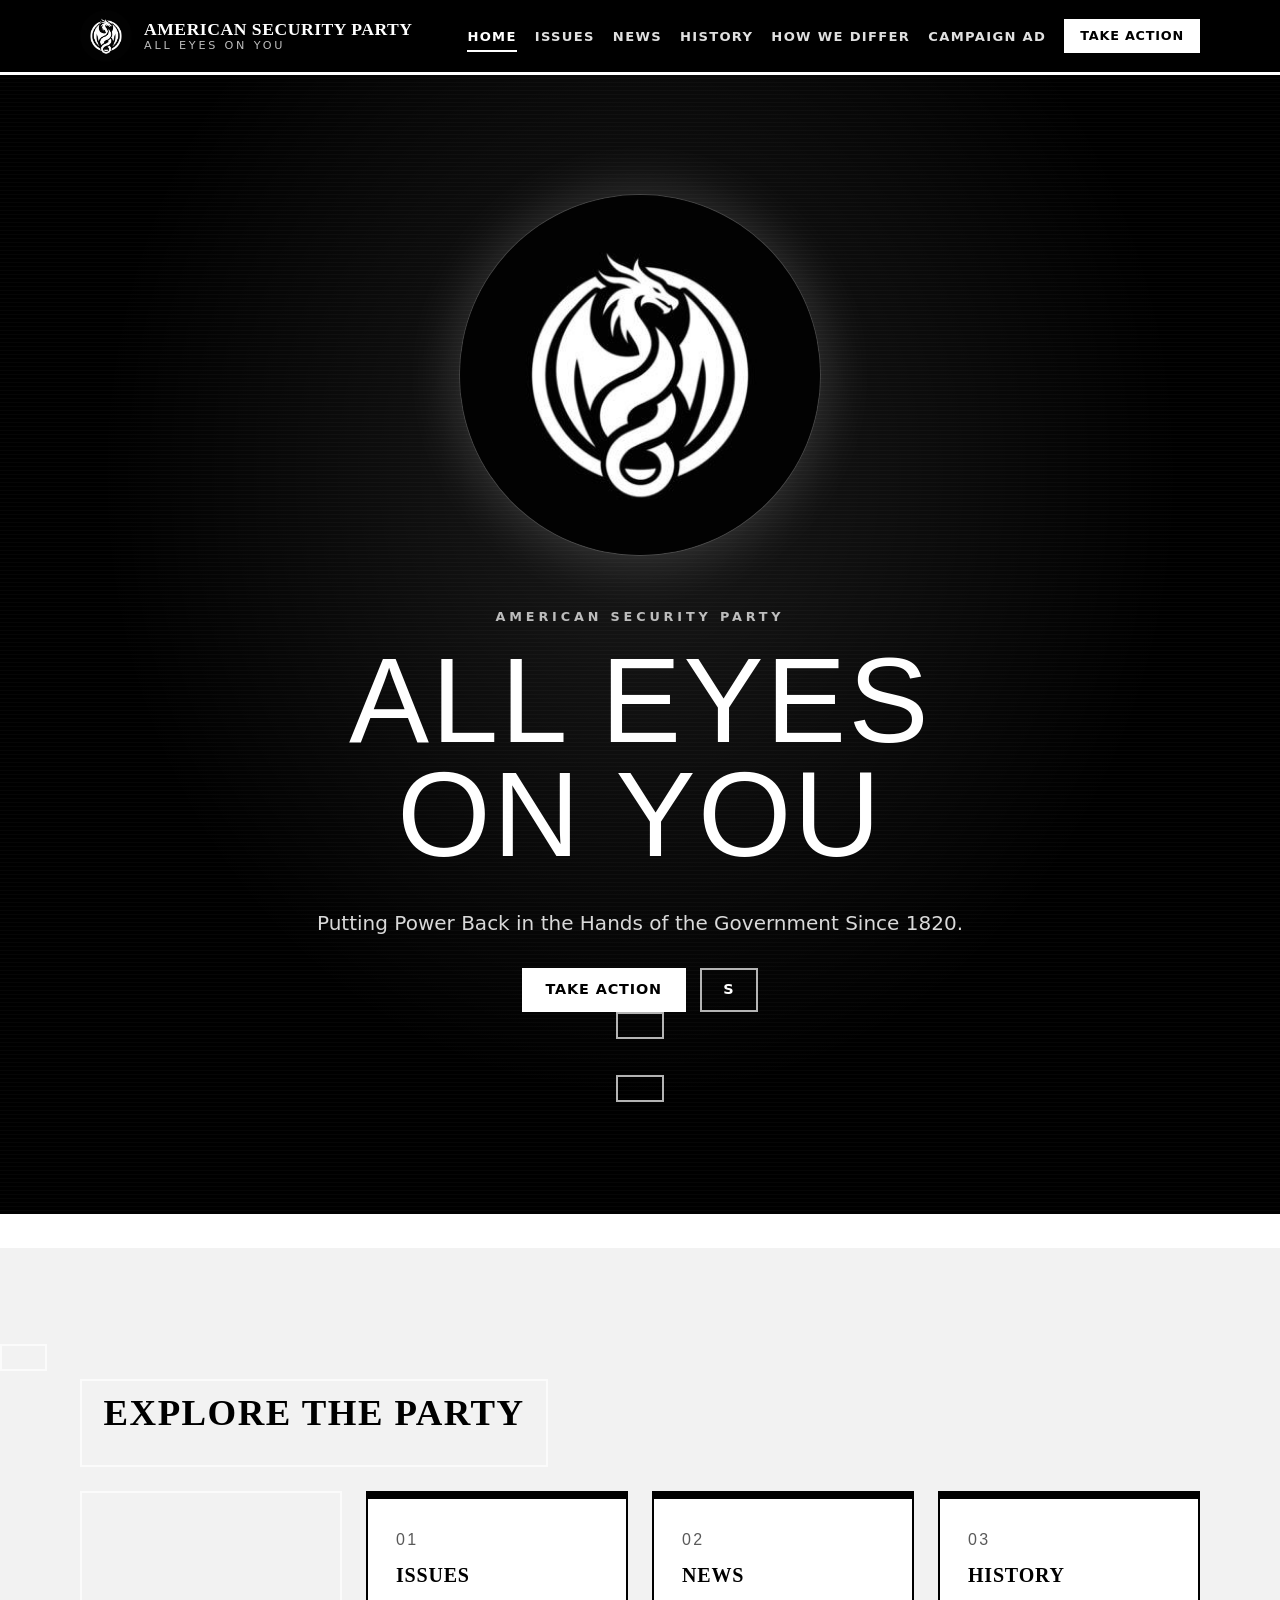
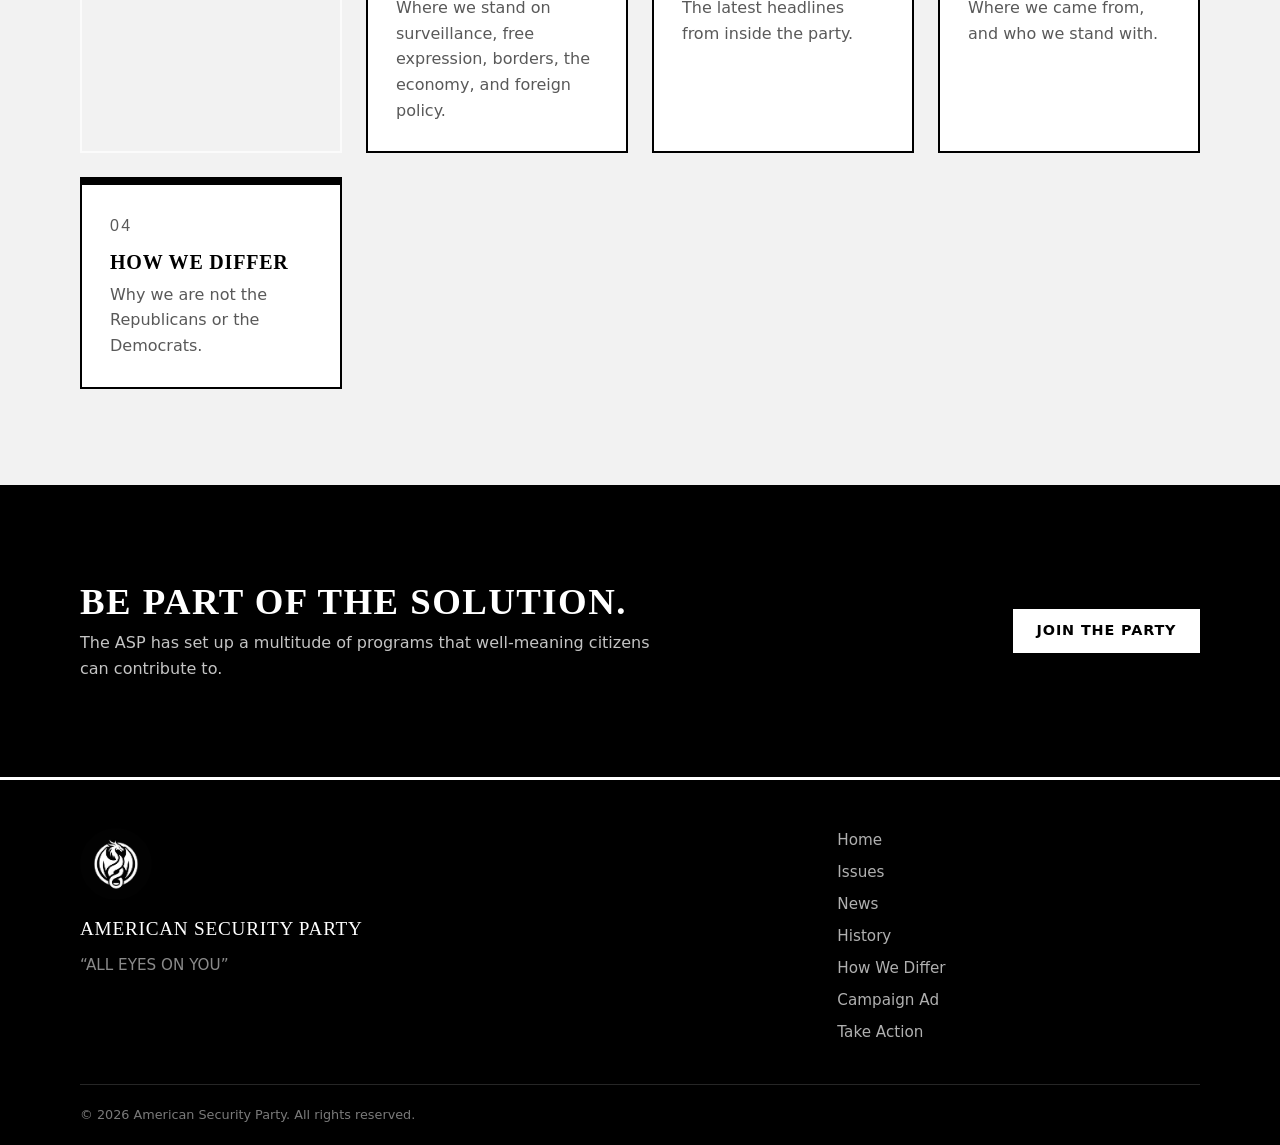
==== commit 23091402: "fix tagline" ====
--- a/index.html
+++ b/index.html
@@ -51,11 +51,10 @@
         <div class="hero-copy">
           <p class="eyebrow">American Security Party</p>
           <h1>All Eyes<br>On You</h1>
-          <p class="lead">Support is growing. The tide is becoming overwhelming.</p>
+          <p class="lead">Putting Power Back in the Hands of the Government Since 1820.</p>
           <div class="hero-actions">
             <a class="btn" href="action.html">Take Action</a>
-            <a class="btn btn-outline" href="issues.html">Our Issues</a>
-          </div>
+            <a class="btn btn-outline" href="issues.html">s
         </div>
       </div>
     </section>
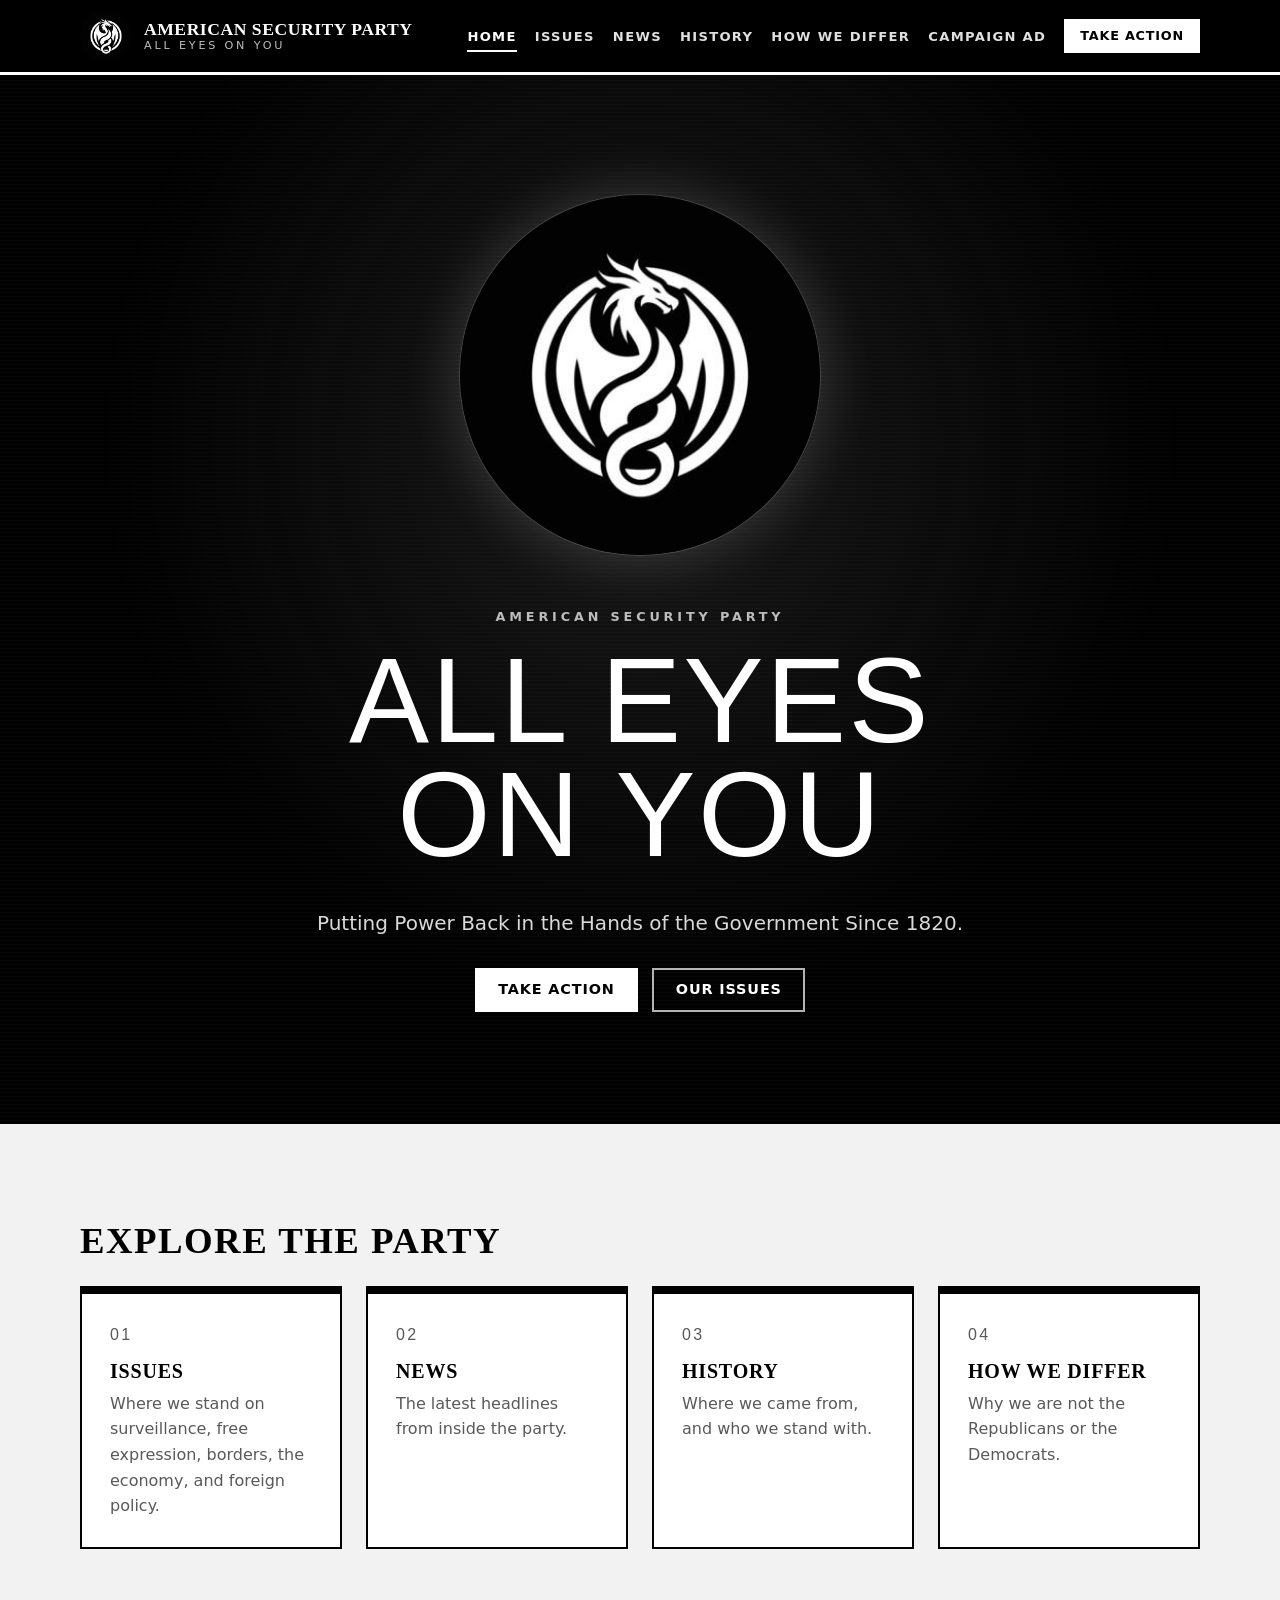
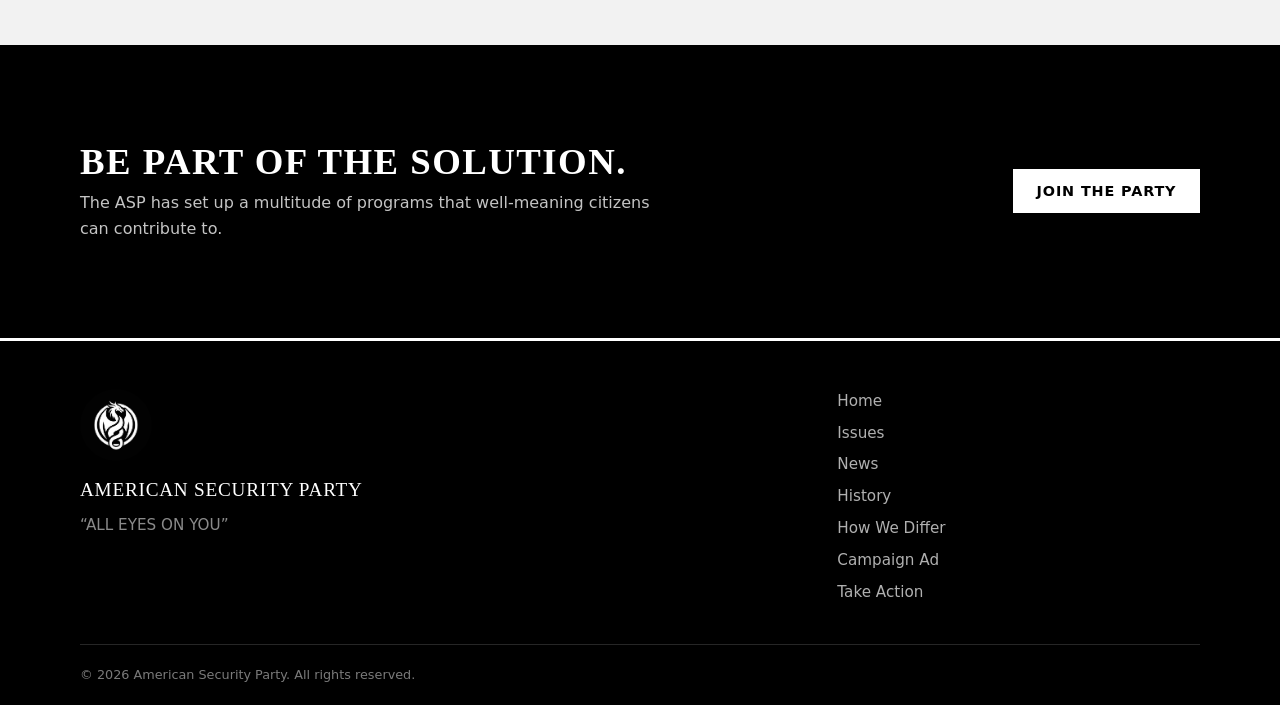
==== commit ecb8860d: "retry" ====
--- a/index.html
+++ b/index.html
@@ -54,7 +54,8 @@
           <p class="lead">Putting Power Back in the Hands of the Government Since 1820.</p>
           <div class="hero-actions">
             <a class="btn" href="action.html">Take Action</a>
-            <a class="btn btn-outline" href="issues.html">s
+            <a class="btn btn-outline" href="issues.html">Our Issues</a>
+          </div>
         </div>
       </div>
     </section>
